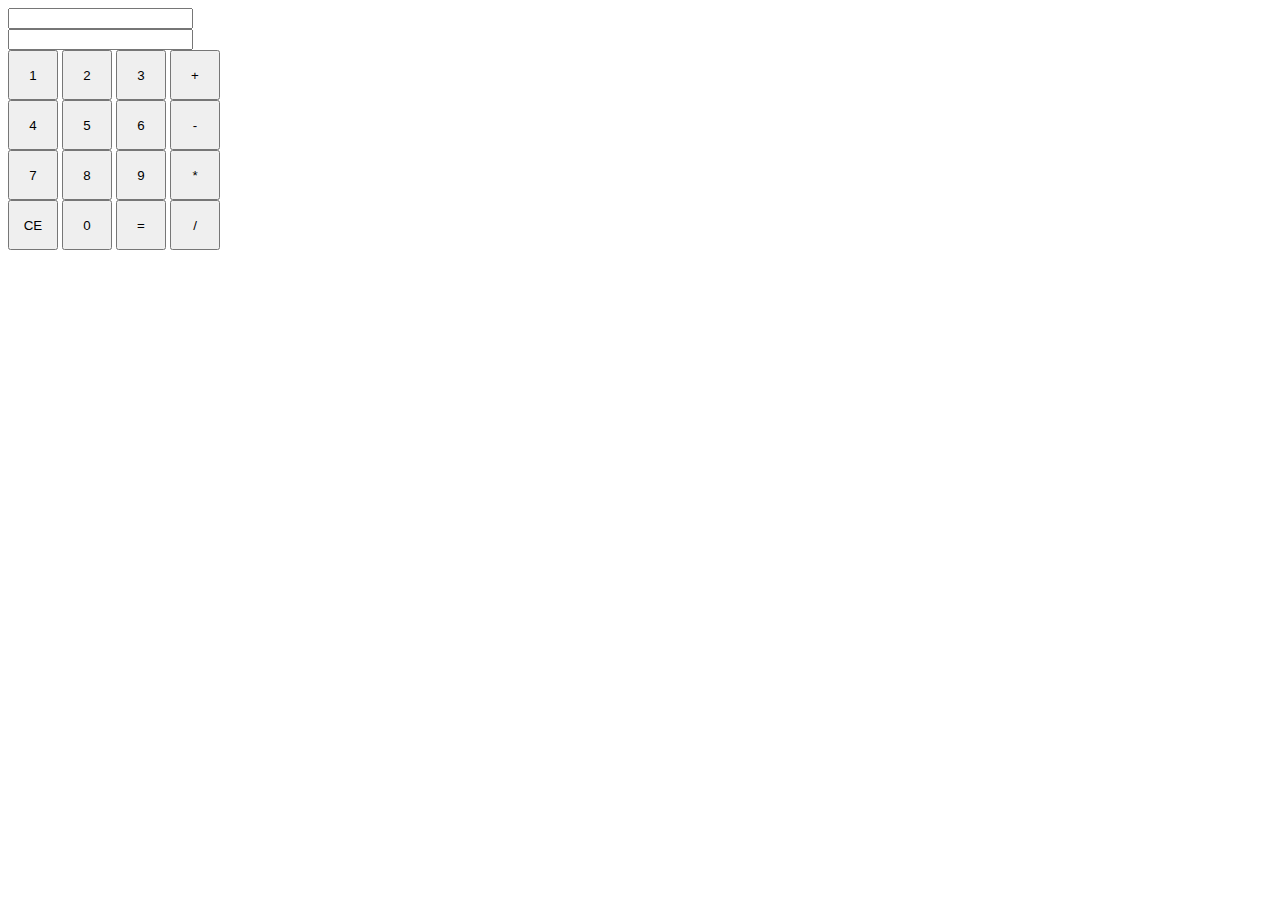
==== js_cal_test_응용.html @ 7c63e7d0 "평범한 계산기" ====
<!DOCTYPE html>
<html lang="ko">
<head>
<style>
.button {
padding: 10px;
width: 50px;
height: 50px;
}
</style>
<script>
function add() {
    document.getElementById("calc").value += "+"    
}
function minus() {
    document.getElementById("calc").value += "-"        
}
function times() {
    document.getElementById("calc").value += "*"    
    
}
function devide() {
    document.getElementById("calc").value += "/"    
}
function one() {
    document.getElementById("calc").value += "1"    
}

function two() {
    document.getElementById("calc").value += "2"    
}

function three() {
    document.getElementById("calc").value += "3"    
}

function four() {
    document.getElementById("calc").value += "4"    
}

function five() {
    document.getElementById("calc").value += "5"    
}

function six() {
    document.getElementById("calc").value += "6"    
}

function seven() {
    document.getElementById("calc").value += "7"    
}

function eight() {
    document.getElementById("calc").value += "8"    
}

function nine() {
    document.getElementById("calc").value += "9"    
}
function zero() {
    document.getElementById("calc").value += "0"    
}
function reset() {
    document.getElementById("calc").value = ""   
    document.getElementById("result").value = ""  
}
function result() {
    var result = eval(document.getElementById("calc").value);
    if(result == "Infinity") result = "겁나 큰수"
    if(result == "-Infinity") result = "겁나 작은 수"
    document.getElementById("result").value = result;
}
</script>
<body>
<input type=text id="calc" value=""><br>
<input type=text id="result" value=""><br>
<input type=button value="1" onClick="one()" class="button">
<input type=button value="2" onClick="two()" class="button">
<input type=button value="3" onClick="three()" class="button">
<input type=button value="+" onClick="add()" class="button"><br>
<input type=button value="4" onClick="four()" class="button">
<input type=button value="5" onClick="five()" class="button">
<input type=button value="6" onClick="six()" class="button">
<input type=button value="-" onClick="minus()" class="button"><br>
<input type=button value="7" onClick="seven()" class="button">
<input type=button value="8" onClick="eight()" class="button">
<input type=button value="9" onClick="nine()" class="button">
<input type=button value="*" onClick="times()" class="button"><br>
<input type=button value="CE" onClick="reset()" class="button">
<input type=button value="0" onClick="zero()" class="button">
<input type=button value="=" onClick="result()" class="button">
<input type=button value="/" onClick="devide()" class="button"><br>




</body>
</html>
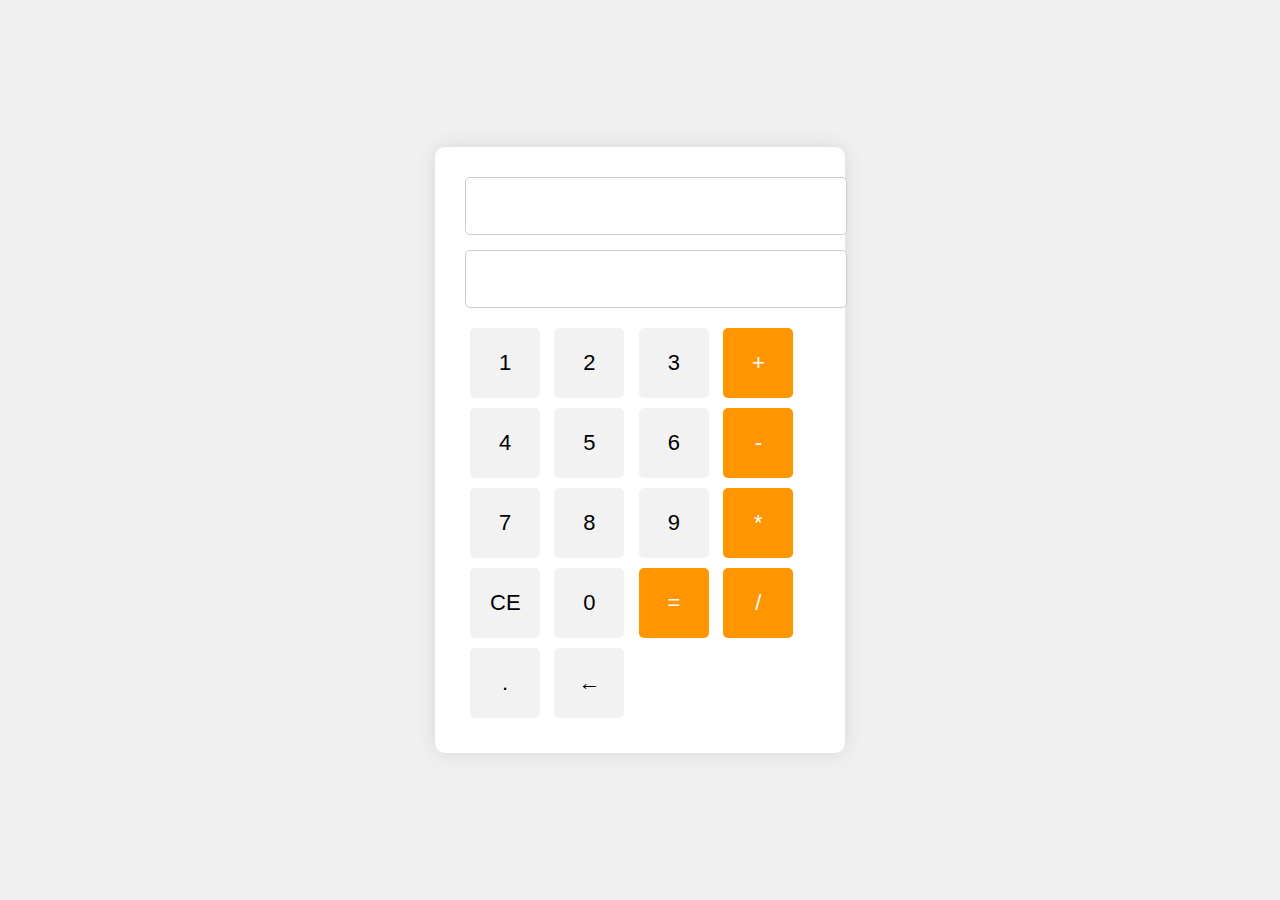
==== commit 02a25f22: "Update js_cal_test_응용.html" ====
--- a/js_cal_test_응용.html
+++ b/js_cal_test_응용.html
@@ -2,97 +2,188 @@
 <html lang="ko">
 <head>
 <style>
+body {
+    font-family: Arial, sans-serif;
+    display: flex;
+    justify-content: center;
+    align-items: center;
+    height: 100vh;
+    background-color: #f0f0f0;
+    margin: 0;
+}
+
+.calculator {
+    background-color: #ffffff;
+    border-radius: 10px;
+    box-shadow: 0 0 20px rgba(0, 0, 0, 0.1);
+    padding: 30px;
+    width: 350px;
+}
+
+#calc, #result {
+    width: 100%;
+    padding: 15px;
+    font-size: 22px;
+    margin-bottom: 15px;
+    border-radius: 5px;
+    border: 1px solid #ccc;
+}
+
 .button {
-padding: 10px;
-width: 50px;
-height: 50px;
+    padding: 20px;
+    width: 70px;
+    height: 70px;
+    font-size: 22px;
+    margin: 5px;
+    border-radius: 5px;
+    border: none;
+    background-color: #f2f2f2;
+    cursor: pointer;
+    transition: background-color 0.3s;
+}
+
+.button:hover {
+    background-color: #ddd;
+}
+
+.button:active {
+    background-color: #ccc;
+}
+
+.operator {
+    background-color: #ff9500;
+    color: white;
+}
+
+.operator:hover {
+    background-color: #e08900;
+}
+
+#calc, #result {
+    text-align: right;
 }
 </style>
 <script>
+function appendToCalc(value) {
+    document.getElementById("calc").value += value;
+}
+
 function add() {
-    document.getElementById("calc").value += "+"    
+    appendToCalc("+");    //더하기 함수
 }
 function minus() {
-    document.getElementById("calc").value += "-"        
+    appendToCalc("-");    //빼기 함수
 }
 function times() {
-    document.getElementById("calc").value += "*"    
-    
+    appendToCalc("*");    //곱하기 함수
 }
 function devide() {
-    document.getElementById("calc").value += "/"    
+    appendToCalc("/");    //나누기 함수
+}
+function dot() {
+    appendToCalc(".");    //소수점 함수
+}
+function backspace() {
+    let currentValue = document.getElementById("calc").value;
+    document.getElementById("calc").value = currentValue.slice(0, -1); //백스페이스 함수
 }
 function one() {
-    document.getElementById("calc").value += "1"    
+    appendToCalc("1");    //1버튼 함수
+}
+function two() {
+    appendToCalc("2");    //2버튼 함수
+}
+function three() {
+    appendToCalc("3");    //3버튼 함수
+}
+function four() {
+    appendToCalc("4");    //4버튼 함수
+}
+function five() {
+    appendToCalc("5");    //5버튼 함수
+}
+function six() {
+    appendToCalc("6");    //6버튼 함수
+}
+function seven() {
+    appendToCalc("7");    //7버튼 함수
+}
+function eight() {
+    appendToCalc("8");    //8버튼 함수
+}
+function nine() {
+    appendToCalc("9");    //9버튼 함수
+}
+function zero() {
+    appendToCalc("0");    //0버튼 함수
+}
+function reset() {
+    document.getElementById("calc").value = "";   //reset 버튼 함수
+    document.getElementById("result").value = "";  
+}
+function result() {
+    try {
+        let expression = document.getElementById("calc").value;
+        // 입력 값이 빈 문자열이거나 잘못된 수식인지 확인
+        if (!expression || /[^\d\+\-\*\/\.]/.test(expression)) {
+            throw new Error("잘못된 수식입니다.");
+        }
+        
+        let result = eval(expression);
+        
+        // 숫자가 아닌 결과 (NaN) 처리
+        if (isNaN(result)) {
+            throw new Error("잘못된 계산입니다.");
+        }
+
+        // Infinity와 -Infinity 처리
+        if (result === Infinity) result = "겁나 큰 수";
+        if (result === -Infinity) result = "겁나 작은 수";
+
+        document.getElementById("result").value = result;
+    } catch (e) {
+        document.getElementById("result").value = e.message;
+    }
 }
 
-function two() {
-    document.getElementById("calc").value += "2"    
-}
-
-function three() {
-    document.getElementById("calc").value += "3"    
-}
-
-function four() {
-    document.getElementById("calc").value += "4"    
-}
-
-function five() {
-    document.getElementById("calc").value += "5"    
-}
-
-function six() {
-    document.getElementById("calc").value += "6"    
-}
-
-function seven() {
-    document.getElementById("calc").value += "7"    
-}
-
-function eight() {
-    document.getElementById("calc").value += "8"    
-}
-
-function nine() {
-    document.getElementById("calc").value += "9"    
-}
-function zero() {
-    document.getElementById("calc").value += "0"    
-}
-function reset() {
-    document.getElementById("calc").value = ""   
-    document.getElementById("result").value = ""  
-}
-function result() {
-    var result = eval(document.getElementById("calc").value);
-    if(result == "Infinity") result = "겁나 큰수"
-    if(result == "-Infinity") result = "겁나 작은 수"
-    document.getElementById("result").value = result;
-}
+// 키보드 입력 지원
+document.addEventListener('keydown', function(event) {
+    const key = event.key;
+    if (!isNaN(key) || ['+', '-', '*', '/', '.'].includes(key)) {
+        appendToCalc(key);
+        event.preventDefault(); // 기본 동작 방지 및 중복 입력 방지
+    } else if (key === 'Enter') {
+        event.preventDefault();  // Enter 키의 기본 동작 방지
+        result();
+    } else if (key === 'Backspace') {
+        backspace();
+        event.preventDefault(); // 기본 동작 방지
+    }
+});
 </script>
+</head>
 <body>
-<input type=text id="calc" value=""><br>
-<input type=text id="result" value=""><br>
-<input type=button value="1" onClick="one()" class="button">
-<input type=button value="2" onClick="two()" class="button">
-<input type=button value="3" onClick="three()" class="button">
-<input type=button value="+" onClick="add()" class="button"><br>
-<input type=button value="4" onClick="four()" class="button">
-<input type=button value="5" onClick="five()" class="button">
-<input type=button value="6" onClick="six()" class="button">
-<input type=button value="-" onClick="minus()" class="button"><br>
-<input type=button value="7" onClick="seven()" class="button">
-<input type=button value="8" onClick="eight()" class="button">
-<input type=button value="9" onClick="nine()" class="button">
-<input type=button value="*" onClick="times()" class="button"><br>
-<input type=button value="CE" onClick="reset()" class="button">
-<input type=button value="0" onClick="zero()" class="button">
-<input type=button value="=" onClick="result()" class="button">
-<input type=button value="/" onClick="devide()" class="button"><br>
-
-
-
-
+<div class="calculator">
+    <input type="text" id="calc" value=""><br>
+    <input type="text" id="result" value="" readonly><br>
+    <input type="button" value="1" onClick="one()" class="button">
+    <input type="button" value="2" onClick="two()" class="button">
+    <input type="button" value="3" onClick="three()" class="button">
+    <input type="button" value="+" onClick="add()" class="button operator"><br>
+    <input type="button" value="4" onClick="four()" class="button">
+    <input type="button" value="5" onClick="five()" class="button">
+    <input type="button" value="6" onClick="six()" class="button">
+    <input type="button" value="-" onClick="minus()" class="button operator"><br>
+    <input type="button" value="7" onClick="seven()" class="button">
+    <input type="button" value="8" onClick="eight()" class="button">
+    <input type="button" value="9" onClick="nine()" class="button">
+    <input type="button" value="*" onClick="times()" class="button operator"><br>
+    <input type="button" value="CE" onClick="reset()" class="button">
+    <input type="button" value="0" onClick="zero()" class="button">
+    <input type="button" value="=" onClick="result()" class="button operator">
+    <input type="button" value="/" onClick="devide()" class="button operator"><br>
+    <input type="button" value="." onClick="dot()" class="button">
+    <input type="button" value="←" onClick="backspace()" class="button">
+</div>
 </body>
-</html>+</html>
